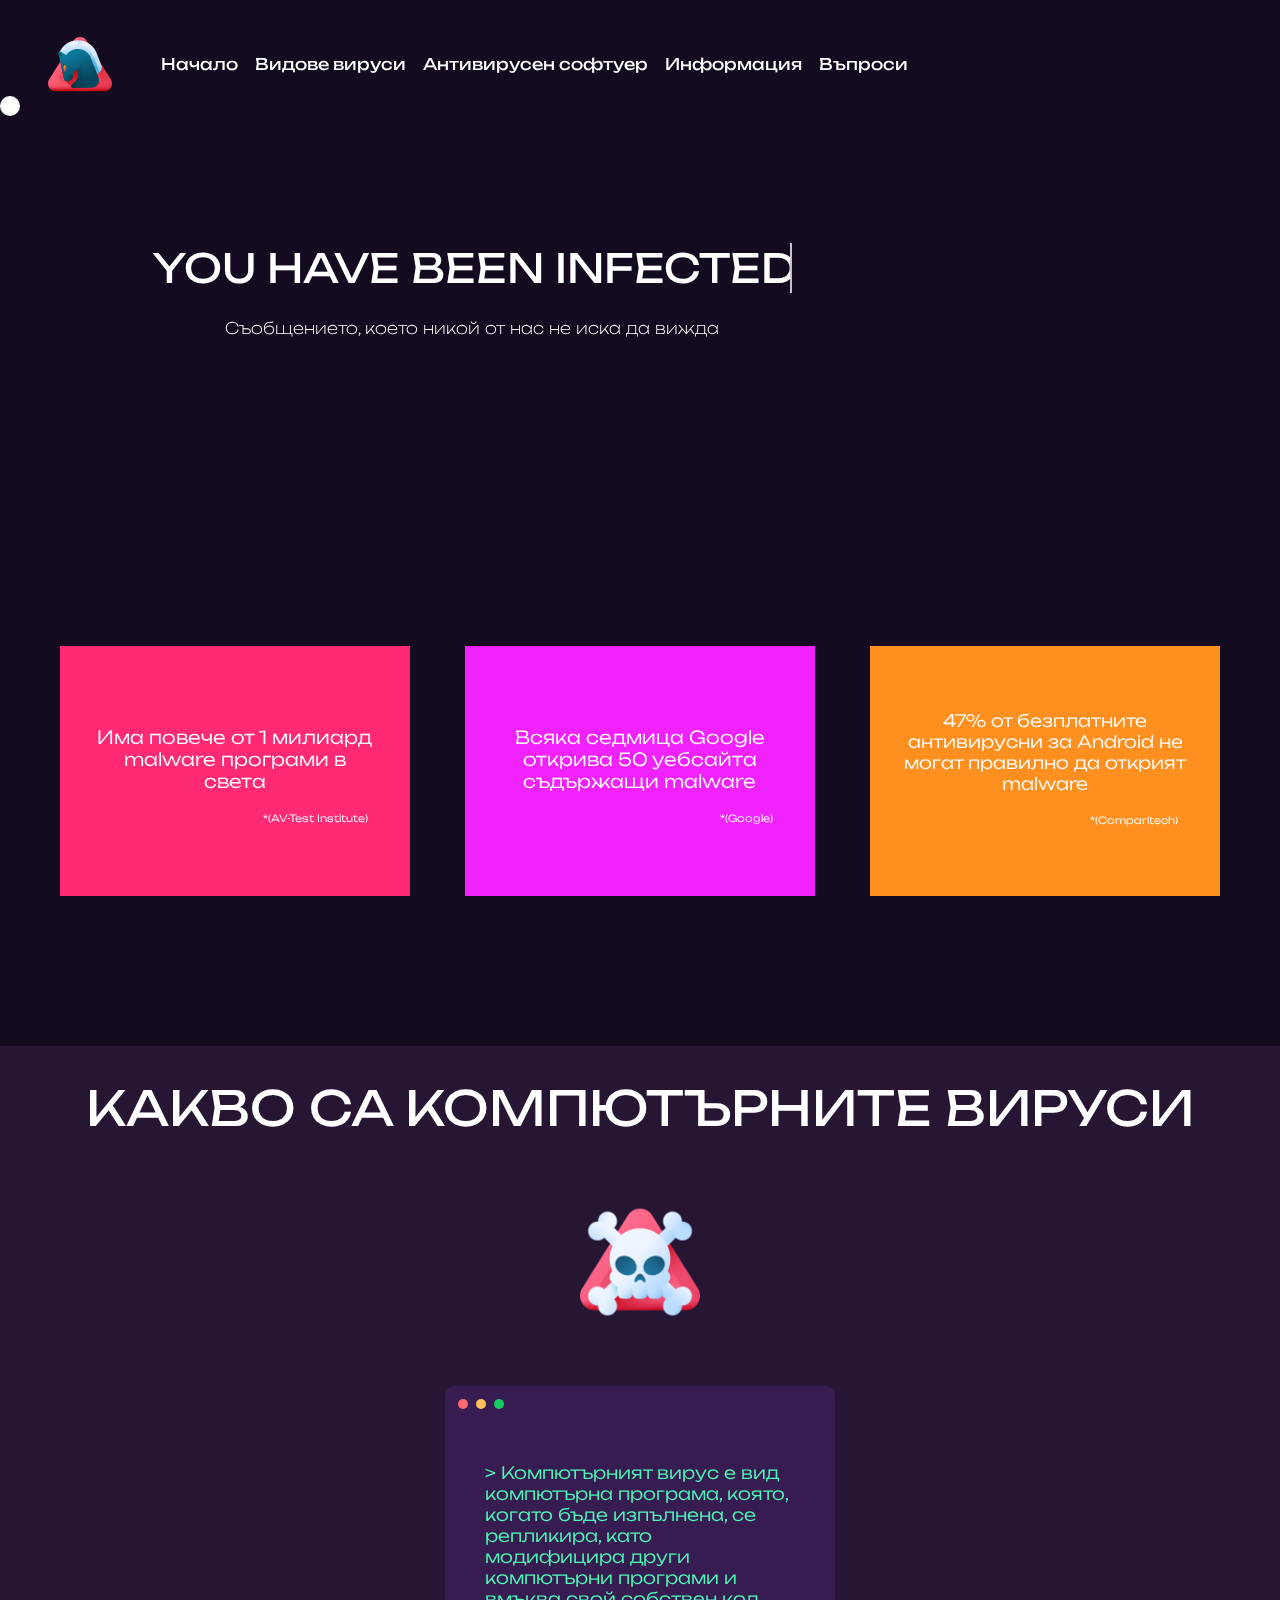
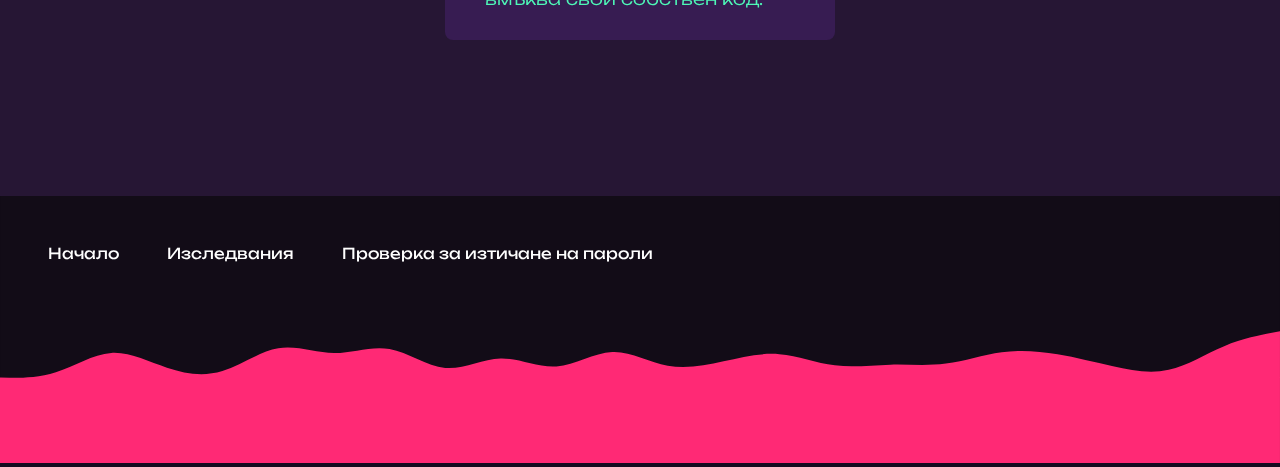
==== index.html @ 850fac59 "first commit" ====
<!DOCTYPE html>
<html lang="en">
  <head>
    <meta charset="UTF-8" />
    <meta http-equiv="X-UA-Compatible" content="IE=edge" />
    <meta name="viewport" content="width=device-width, initial-scale=1.0" />
    <link rel="stylesheet" href="/style.css" />
    <link rel="icon" href="img/trojan.png" />
    <title>КОМПЮТЪРНИТЕ ВИРУСИ</title>
  </head>
  <body>
    <nav class="navbar">
      <div class="navbar-1">
        <img src="img/trojan.png" alt="" class="logo" />
        <a class="links" href="/">Начало</a>
        <a class="links" href="/virus-types.html">Видове вируси</a>
        <a class="links" href="/anitivirus.html">Антивирусен софтуер</a>
        <a class="links" href="/info.html">Информация</a>
        <a class="links" href="/ask-more.html">Въпроси</a>
      </div>
    </nav>
    <div id="cursor"></div>
    <section class="main-container">
      <div class="cont">
        <div class="animated-texts">
          <p class="line title">YOU HAVE BEEN INFECTED</p>
          <p class="subtitle">
            Съобщението, което никой от нас не иска да вижда
          </p>
        </div>
        <img src="img/new.svg" alt="" id="animated" />
      </div>
    </section>
    <section class="statistics">
      <div class="block1">
        <p class="blocktxt1">
          Има повече от 1 милиард malware програми в света
        </p>
        <p class="blocktxt1_1">*(AV-Test Institute)</p>
      </div>
      <div class="block2">
        <p class="blocktxt2">
          Всяка седмица Google открива 50 уебсайта съдържащи malware
        </p>
        <p class="blocktxt2_1">*(Google)</p>
      </div>
      <div class="block3">
        <p class="blocktxt3">
          47% от безплатните антивирусни за Android не могат правилно да открият
          malware
        </p>
        <p class="blocktxt3_1">*(Comparitech)</p>
      </div>
    </section>
    <section class="virus-nfo">
      <div class="nfo-title-container">
        <p class="info-title">КАКВО СА КОМПЮТЪРНИТЕ ВИРУСИ</p>
        <img src="img/virus.png" class="nfo-img" />
        <div class="article-1">
          <div class="card">
            <div class="tools">
              <div class="circle">
                <span class="red box"></span>
              </div>
              <div class="circle">
                <span class="yellow box"></span>
              </div>
              <div class="circle">
                <span class="green box"></span>
              </div>
            </div>
            <div class="card__content">
              > Компютърният вирус е вид компютърна програма, която, когато бъде
              изпълнена, се репликира, като модифицира други компютърни програми
              и вмъква свой собствен код.
            </div>
          </div>
        </div>
      </div>
    </section>
    <section class="footer">
      <div class="txt-footer">
        <a class="footer-links" href="/">Начало</a
        ><a
          class="footer-links"
          href="https://www.sciencedirect.com/topics/engineering/computer-virus"
          target="_blank"
          >Изследвания</a
        >
        <a
          class="footer-links"
          href="https://haveibeenpwned.com/"
          target="_blank"
          >Проверка за изтичане на пароли</a
        >
      </div>
      <img src="img/wave-haikei-4.svg" class="divider" />
    </section>

    <script>
      var cursor = document.getElementById("cursor");
      document.addEventListener("mousemove", function (e) {
        var x = e.clientX;
        var y = e.clientY;
        cursor.style.left = x + "px";
        cursor.style.top = y + "px";
      });
    </script>
  </body>
</html>
---- style.css ----
@import url("https://fonts.googleapis.com/css2?family=Unbounded:wght@300;400;500;600&display=swap");
* {
  padding: 0;
  margin: 0;
  box-sizing: border-box;
}

body {
  background-color: #150b20;
  overflow-x: hidden;
}

/*title animation*/
.title {
  color: white;
  text-align: center;
  animation: typewriter 4s steps(16) 1s 1 normal both,
    blinkTextCursor 500ms steps(16) infinite normal;
  margin: 0;
  font-family: "Unbounded", cursive;
  margin-left: 150px;
  border-right: 2px solid white;
  width: 16em;
}
.subtitle {
  color: white;
  font-family: "Unbounded", cursive;
  font-weight: 200;
  text-align: center;
  animation: fadein 6s ease-in-out;
}
.line {
  position: relative;
  top: 50%;
  width: 16em;
  margin: 0 auto;
  border-right: 2px solid rgba(255, 255, 255, 0.75);
  font-size: 40px;
  text-align: center;
  white-space: nowrap;
  overflow: hidden;
  transform: translateY(-50%);
  margin-top: 4rem;
  text-justify: inherit;
}
@keyframes fadein {
  0% {
    opacity: 0;
  }
  90% {
    opacity: 0;
  }
  95% {
    opacity: 1;
  }
}
@keyframes typewriter {
  from {
    width: 0;
  }
  to {
    width: 17em;
  }
}
@keyframes blinkTextCursor {
  from {
    border-right-color: white;
  }
  to {
    border-color: transparent;
  }
}
/*image + animation*/
#animated {
  animation: float 6s ease-in-out infinite;
  transform: translateY();
  margin-right: 1rem;
  margin-left: 1rem;
  padding-top: 2rem;
  height: 350px;
}

@keyframes float {
  0% {
    transform: translateY(0px);
  }
  50% {
    transform: translateY(-25px);
  }
  100% {
    transform: translateY(0px);
  }
}
.main-container {
  height: 550px;
}
.cont {
  display: flex;
  overflow-x: hidden;
  justify-content: space-around;
  align-items: center;
}
/*navbar*/
.navbar-1 {
  font-family: "Unbounded", cursive;
  display: flex;
  align-items: center;
  margin-left: 3rem;
  gap: 17px;
  padding-top: 2rem;
}

.links {
  color: white;
  text-decoration: none;
}
.links:hover {
  color: #ff2975;
}
.logo {
  margin-right: 2rem;
}
/* media settings*/

@media (width<1100px) {
  #animated {
    animation: float 6s ease-in-out infinite;
    transform: translateY();
    padding-top: 3rem;
    height: 250px;
  }
  .line {
    font-size: 30px;
  }
  .links {
    font-size: 0.8rem;
  }
  .navbar-1 {
    gap: 9px;
  }
  .main-container {
    flex-direction: column;
  }
  .subtitle {
    font-size: 11px;
  }
  .info-title {
    font-size: 2rem;
  }
  .txt-footer {
    margin: 3rem 1rem 1rem 3rem !important;
  }
  .footer-links {
    font-size: 12px !important;
  }
}
@media (width>1100px) {
  .txt-footer {
    margin: 3rem 1rem 1rem 3rem !important;
  }
  .info-title {
    font-size: 2rem;
  }
}
@media (width<900px) {
  #animated {
    animation: float 6s ease-in-out infinite;
    transform: translateY();
    padding-top: 3rem;
    height: 220px;
  }
  .line {
    font-size: 20px;
  }
  .navbar-1 {
    gap: 7px;
  }
  .links {
    font-size: 0.7rem;
  }
  .main-container {
    flex-direction: column;
  }

  .block1 {
    padding: 1rem 1rem 1rem 1rem !important;
  }
  .block2 {
    padding: 1rem 1rem 1rem 1rem !important;
  }
  .block3 {
    padding: 1.4rem 1rem 1rem 1rem !important;
  }
  .txt-footer {
    margin: 2rem 1rem 1rem 2rem !important;
  }
  .footer-links {
    font-size: 12px !important;
  }
}
@media (width<750px) {
  #animated {
    animation: float 6s ease-in-out infinite;
    transform: translateY();
    padding-top: 3rem;
    height: 220px;
  }
  .line {
    font-size: 20px;
  }
  .navbar-1 {
    gap: 7px;
  }
  .links {
    font-size: 0.57rem;
  }
  .main-container {
    flex-direction: column;
  }
  .nfo-img {
    margin-top: 2.5rem !important;
    margin-bottom: 2.5rem !important;
  }

  .block1 {
    padding: 1rem 1rem 1rem 1rem !important;
  }
  .block2 {
    padding: 1rem 1rem 1rem 1rem !important;
  }
  .block3 {
    padding: 1.4rem 1rem 1rem 1rem !important;
  }
  .txt-footer {
    margin: 2rem 1rem 1rem 2rem !important;
  }
  .footer-links {
    font-size: 12px !important;
  }
}
@media (width<680px) {
  .blocktxt1 {
    font-size: 15px !important;
  }
  .blocktxt2 {
    font-size: 15px !important;
  }
  .blocktxt3 {
    font-size: 14px !important;
  }
  .nfo-img {
    margin-top: 2rem !important;
    margin-bottom: 2rem !important;
  }
}
/* info article*/
.virus-nfo {
  background-color: #120c17;
  height: 750px;
  mix-blend-mode: screen;
}
.info-title {
  font-family: "Unbounded", cursive;
  color: white;
  text-align: center;
  font-size: 3rem;
  margin-top: 2rem;
}
.nfo-title-container {
  display: flex;
  flex-direction: column;
  align-items: center;
}
.nfo-img {
  width: 120px;
  margin-top: 4rem;
  margin-bottom: 4rem;
}
.article-1txt {
  color: rgb(33, 140, 7);
  width: 450px;
  height: 50px;
  font-family: "Unbounded", cursive;
  font-weight: 300;
  text-align: justify;
}
/*TERMINAL*/
.card {
  width: 390px;
  height: 254px;
  margin: 0 auto;
  background-color: #251239;
  border-radius: 8px;
  z-index: 1;
}

.tools {
  display: flex;
  align-items: center;
  padding: 9px;
}

.circle {
  padding: 0 4px;
}

.box {
  display: inline-block;
  align-items: center;
  width: 10px;
  height: 10px;
  padding: 1px;
  border-radius: 50%;
}

.red {
  background-color: #ff605c;
}

.yellow {
  background-color: #ffbd44;
}

.green {
  background-color: #00ca4e;
}
.card__content {
  color: #3ef8ad;
  margin: 40px 40px 0 40px;
  font-family: "Unbounded", cursive;
  font-weight: 300;
  font-size: 17px;
}
/* Statistics style*/
.statistics {
  display: flex;
  flex-direction: row;
  flex-wrap: nowrap;
  justify-content: space-around;
  align-items: normal;
  align-content: stretch;
  height: 400px;
  margin: 0px 2rem 0px 2rem;
}

.block1 {
  width: 350px;
  height: 250px;
  background-color: #ff2975;
  color: white;
  font-family: "Unbounded", cursive;
  font-size: 10px;
  font-weight: 300;
  text-align: center;
  padding: 2rem 2rem 2rem 2rem;
}
.blocktxt1 {
  padding-top: 3rem;
  font-size: 18px;
}
.blocktxt1_1 {
  float: right;
  margin-right: 10px;
  padding-top: 20px;
  margin-bottom: 15px;
}
.block2 {
  width: 350px;
  height: 250px;
  background-color: #f222ff;
  color: white;
  font-family: "Unbounded", cursive;
  font-size: 10px;
  font-weight: 300;
  text-align: center;
  padding: 2rem 2rem 2rem 2rem;
}
.blocktxt2 {
  padding-top: 3rem;
  font-size: 18px;
}
.blocktxt2_1 {
  float: right;
  margin-right: 10px;
  padding-top: 20px;
  margin-bottom: 15px;
}
.block3 {
  width: 350px;
  height: 250px;
  background-color: #ff901f;
  color: white;
  font-family: "Unbounded", cursive;
  font-size: 10px;
  font-weight: 300;
  text-align: center;
  padding: 2rem 2rem 2rem 2rem;
}
.blocktxt3 {
  padding-top: 2rem;
  font-size: 17px;
}
.blocktxt3_1 {
  float: right;
  margin-right: 10px;
  padding-top: 20px;
  margin-bottom: 15px;
}
.flex-items:nth-child(1) {
  display: block;
  flex-grow: 0;
  flex-shrink: 1;
  flex-basis: auto;
  align-self: auto;
  order: 0;
}

.flex-items:nth-child(2) {
  display: block;
  flex-grow: 0;
  flex-shrink: 1;
  flex-basis: auto;
  align-self: auto;
  order: 0;
}

.stat-block:nth-child(3) {
  display: block;
  flex-grow: 0;
  flex-shrink: 1;
  flex-basis: auto;
  align-self: auto;
  order: 0;
}
/*cursor*/
#cursor {
  position: absolute;
  width: 20px;
  height: 20px;
  background-color: white;
  border: none;
  border-radius: 50%;
  pointer-events: none;
}
/* footer*/
.divider {
  width: 100vw;
}
.footer {
  height: 30px;
}
.txt-footer {
  position: absolute;
  font-family: "Unbounded", cursive;
  display: flex;
  flex-direction: row;
  justify-content: space-evenly;
  gap: 3rem;
  margin: 7rem 1rem 1rem 7rem;
}
.footer-links {
  color: white;
  text-decoration: none;
  font-size: 15px;
}
/*aimations*/
.statistics {
  animation: fadeInLeft 1s !important;
}
.fadeInLeft {
  -webkit-animation-name: fadeInLeft;
  animation-name: fadeInLeft;
}

@-webkit-keyframes fadeInLeft {
  from {
    opacity: 0;
    -webkit-transform: translate3d(-100%, 0, 0);
    transform: translate3d(-100%, 0, 0);
  }

  to {
    opacity: 1;
    -webkit-transform: translate3d(0, 0, 0);
    transform: translate3d(0, 0, 0);
  }
}

@keyframes fadeInLeft {
  from {
    opacity: 0;
    -webkit-transform: translate3d(-100%, 0, 0);
    transform: translate3d(-100%, 0, 0);
  }

  to {
    opacity: 1;
    -webkit-transform: translate3d(0, 0, 0);
    transform: translate3d(0, 0, 0);
  }
}
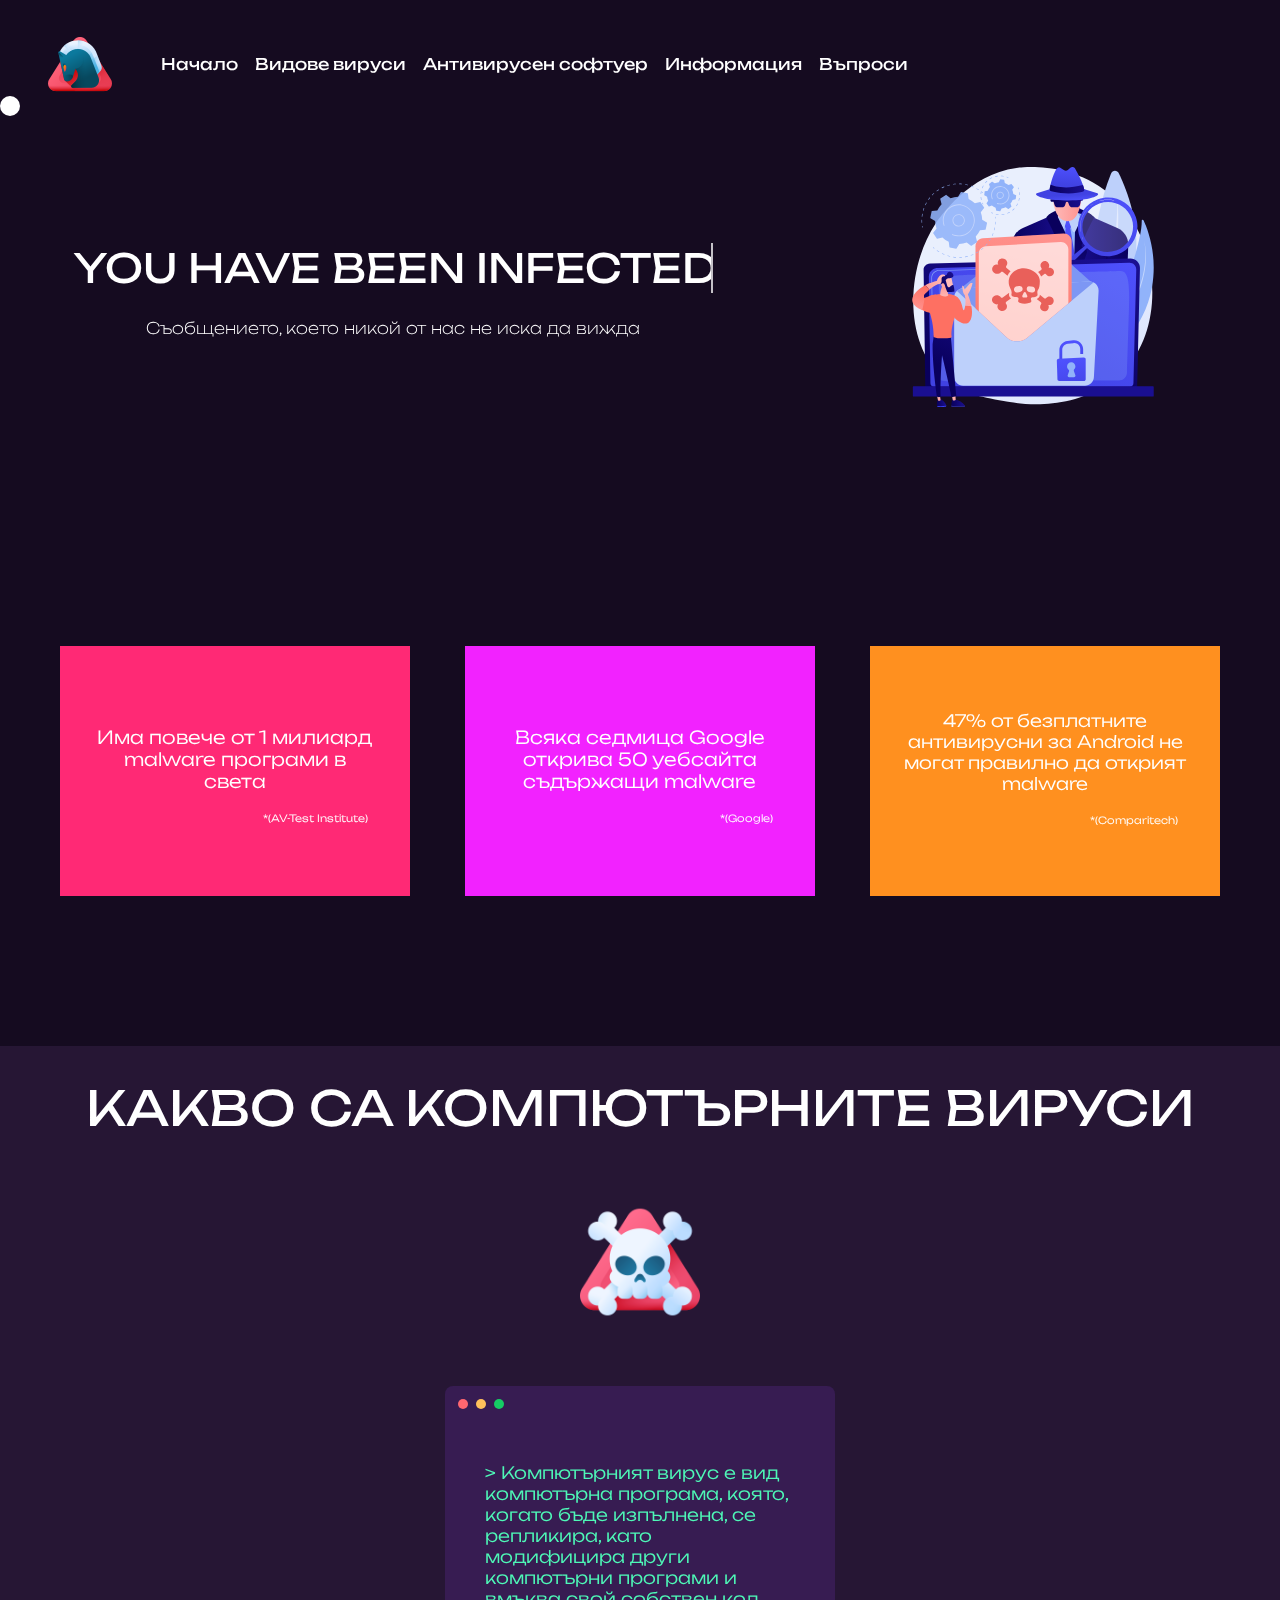
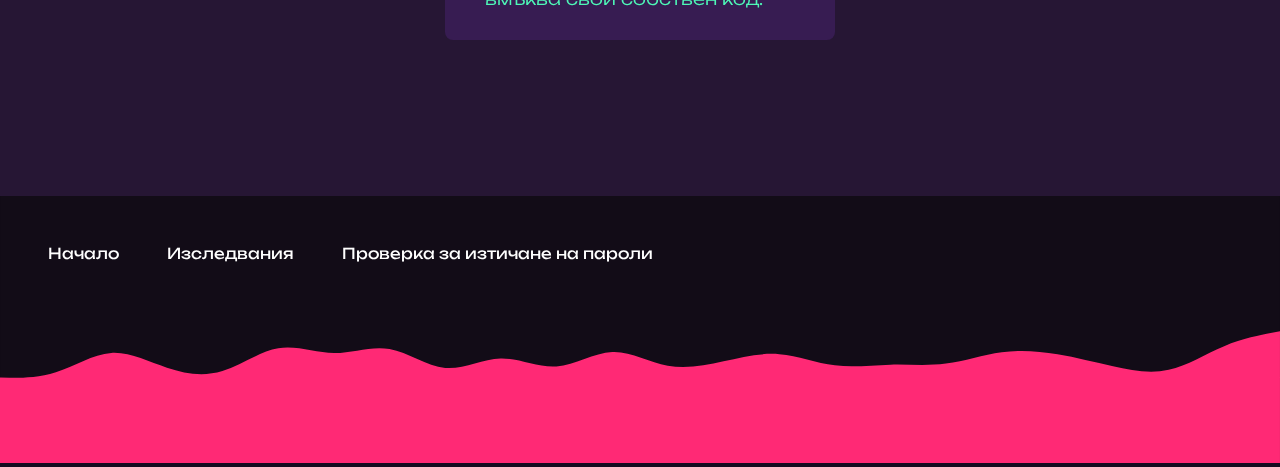
==== commit bdeccf34: "edited" ====
--- a/index.html
+++ b/index.html
@@ -4,7 +4,7 @@
     <meta charset="UTF-8" />
     <meta http-equiv="X-UA-Compatible" content="IE=edge" />
     <meta name="viewport" content="width=device-width, initial-scale=1.0" />
-    <link rel="stylesheet" href="/style.css" />
+    <link rel="stylesheet" href="style.css" />
     <link rel="icon" href="img/trojan.png" />
     <title>КОМПЮТЪРНИТЕ ВИРУСИ</title>
   </head>
@@ -13,7 +13,7 @@
       <div class="navbar-1">
         <img src="img/trojan.png" alt="" class="logo" />
         <a class="links" href="/">Начало</a>
-        <a class="links" href="/virus-types.html">Видове вируси</a>
+        <a class="links" href="virus-types.html">Видове вируси</a>
         <a class="links" href="/anitivirus.html">Антивирусен софтуер</a>
         <a class="links" href="/info.html">Информация</a>
         <a class="links" href="/ask-more.html">Въпроси</a>
--- a/style.css
+++ b/style.css
@@ -163,12 +163,18 @@
   }
 }
 @media (width<900px) {
+  body {
+    overflow-x: hidden !important;
+  }
   #animated {
     animation: float 6s ease-in-out infinite;
     transform: translateY();
     padding-top: 3rem;
     height: 220px;
   }
+  .main-container {
+    height: 250px;
+  }
   .line {
     font-size: 20px;
   }
@@ -200,11 +206,15 @@
 }
 @media (width<750px) {
   #animated {
+    width: 110px;
     animation: float 6s ease-in-out infinite;
     transform: translateY();
     padding-top: 3rem;
     height: 220px;
   }
+  .main-container {
+    height: 250px;
+  }
   .line {
     font-size: 20px;
   }
@@ -239,6 +249,9 @@
   }
 }
 @media (width<680px) {
+  body {
+    overflow-x: hidden !important;
+  }
   .blocktxt1 {
     font-size: 15px !important;
   }
@@ -251,6 +264,65 @@
   .nfo-img {
     margin-top: 2rem !important;
     margin-bottom: 2rem !important;
+  }
+}
+@media (width<680px) {
+  body {
+    overflow-x: hidden !important;
+  }
+  .logo {
+    width: 30px;
+  }
+  #animated {
+    width: 90px;
+  }
+  .main-container {
+    height: 250px;
+  }
+  .line {
+    font-size: 15px;
+  }
+  .subtitle {
+    font-size: 10px !important;
+  }
+  .navbar-1 {
+    gap: 7px;
+  }
+  .links {
+    font-size: 0.3rem;
+  }
+  .main-container {
+    flex-direction: column;
+  }
+  .nfo-img {
+    margin-top: 2.5rem !important;
+    margin-bottom: 2.5rem !important;
+  }
+
+  .block1 {
+    padding: 1rem 1rem 1rem 1rem !important;
+  }
+  .block2 {
+    padding: 1rem 1rem 1rem 1rem !important;
+  }
+  .block3 {
+    padding: 1.4rem 1rem 1rem 1rem !important;
+  }
+  .txt-footer {
+    margin: 1rem 0.5rem 0.5rem 1rem !important;
+  }
+  .footer-links {
+    font-size: 6px !important;
+  }
+  .info-title {
+    font-size: 1.5rem !important;
+  }
+  .card {
+    width: 290px !important;
+    height: 254px !important;
+  }
+  .card__content {
+    font-size: 12px !important;
   }
 }
 /* info article*/
